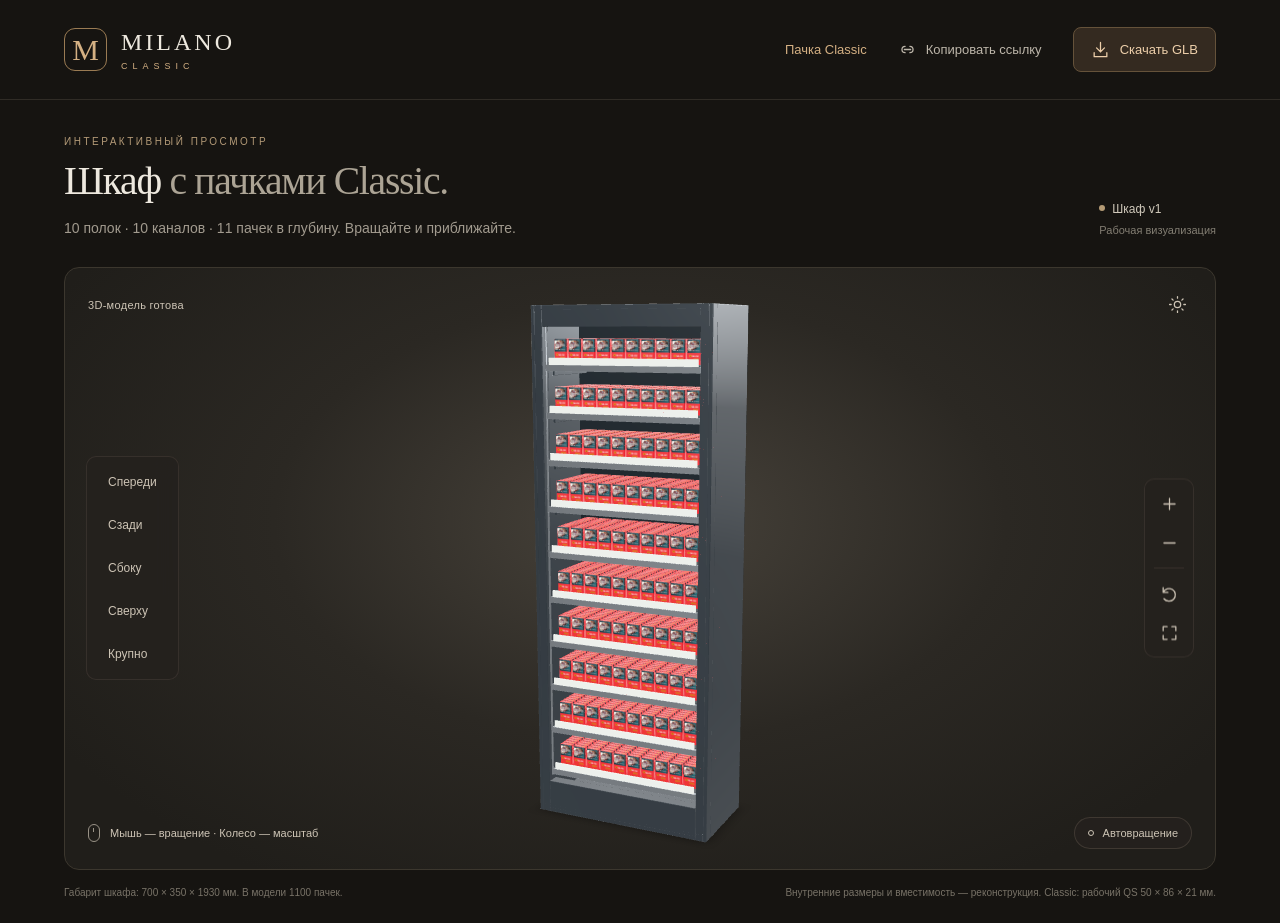
==== cabinet/index.html @ fae2fc05 "Add instanced 3D cabinet with 1100 Classic packs" ====
<!doctype html>
<html lang="ru">
<head>
  <meta charset="utf-8">
  <meta name="viewport" content="width=device-width,initial-scale=1">
  <meta name="theme-color" content="#161411">
  <meta name="description" content="Посмотрите модель упаковки MILANO Classic со всех сторон. Вращение, приближение и скачивание модели.">
  <meta name="robots" content="noindex,nofollow">
  <title>Шкаф с пачками Classic — 3D-просмотр</title>
  <link rel="icon" href="data:image/svg+xml,%3Csvg xmlns='http://www.w3.org/2000/svg' viewBox='0 0 64 64'%3E%3Crect width='64' height='64' rx='16' fill='%23161411'/%3E%3Ctext x='32' y='46' font-size='46' font-family='Georgia' text-anchor='middle' fill='%23d9b57b'%3EM%3C/text%3E%3C/svg%3E">
  <link rel="stylesheet" href="../styles.css?v=10">
  <script type="module" src="../assets/model-viewer.min.js"></script>
  <script type="module" src="./app.js?v=1"></script>
</head>
<body>
  <header class="header">
    <a class="brand" href="../" aria-label="MILANO Classic, главная"><span class="monogram" aria-hidden="true">M</span><span>MILANO<span class="brand-sub">CLASSIC</span></span></a>
    <div class="header-actions"><a class="model-link" href="../">Пачка Classic</a><button id="share" class="quiet-button" type="button"><svg viewBox="0 0 24 24" aria-hidden="true"><path d="M15 8a4 4 0 0 1 0 8m-6 0a4 4 0 0 1 0-8m-1 4h8"/></svg>Копировать ссылку</button><a class="download" href="../assets/cabinet-stock.glb?v=1" download="cabinet-1100-classic.glb"><svg viewBox="0 0 24 24" aria-hidden="true"><path d="M12 3v12m-5-5 5 5 5-5M4 16v5h16v-5"/></svg><span>Скачать GLB</span></a></div>
  </header>
  <main>
    <section class="intro" aria-labelledby="title"><div><p class="eyebrow">ИНТЕРАКТИВНЫЙ ПРОСМОТР</p><h1 id="title">Шкаф <span>с пачками Classic.</span></h1><p class="description">10 полок · 10 каналов · 11 пачек в глубину. Вращайте и приближайте.</p></div><p class="version"><span></span>Шкаф v1<small>Рабочая визуализация</small></p></section>
    <section class="stage" id="stage" aria-label="Интерактивная 3D-модель">
      <div class="stage-top"><span id="status" role="status">Загрузка модели…</span><button class="icon-button" id="background" type="button" aria-label="Включить светлый фон" title="Светлый / тёмный фон"><svg viewBox="0 0 24 24" aria-hidden="true"><circle cx="12" cy="12" r="4"/><path d="M12 2v2m0 16v2M2 12h2m16 0h2M5 5l1.5 1.5m11 11L19 19M19 5l-1.5 1.5m-11 11L5 19"/></svg></button></div>
      <model-viewer id="viewer" src="../assets/cabinet-stock.glb?v=1" poster="../assets/cabinet-poster.jpg?v=1" alt="3D-модель шкафа с 1100 пачками Classic" camera-controls touch-action="pan-y" camera-orbit="25deg 78deg 105%" min-camera-orbit="auto 0deg 8%" max-camera-orbit="auto 180deg 240%" field-of-view="30deg" exposure="1" shadow-intensity="0.7" shadow-softness="1" environment-image="neutral" interaction-prompt="none" aria-busy="true">
        <div class="loading" slot="progress-bar" id="loading"><span class="spinner"></span><span id="progress">Открываем 3D-модель</span></div>
      </model-viewer>
      <div class="error" id="error" hidden><h2>Не удалось открыть 3D-модель</h2><p>Попробуйте обновить просмотр или скачать GLB и открыть его на компьютере.</p><button class="download" id="retry" type="button">Повторить загрузку</button></div>
      <div class="view-controls" role="group" aria-label="Выбрать ракурс"><button data-view="front" type="button">Спереди</button><button data-view="back" type="button">Сзади</button><button data-view="side" type="button">Сбоку</button><button data-view="top" type="button">Сверху</button><button data-view="detail" type="button">Крупно</button></div>
      <div class="utility-controls"><button class="icon-button" id="zoom-in" type="button" aria-label="Приблизить" title="Приблизить"><svg viewBox="0 0 24 24" aria-hidden="true"><path d="M5 12h14M12 5v14"/></svg></button><button class="icon-button" id="zoom-out" type="button" aria-label="Отдалить" title="Отдалить"><svg viewBox="0 0 24 24" aria-hidden="true"><path d="M5 12h14"/></svg></button><span class="separator"></span><button class="icon-button" id="reset" type="button" aria-label="Исходный ракурс" title="Исходный ракурс"><svg viewBox="0 0 24 24" aria-hidden="true"><path d="M4 10a8 8 0 1 1 1 8M4 4v6h6"/></svg></button><button class="icon-button" id="fullscreen" type="button" aria-label="На весь экран" title="На весь экран"><svg viewBox="0 0 24 24" aria-hidden="true"><path d="M9 4H4v5m11-5h5v5M4 15v5h5m6 0h5v-5"/></svg></button></div>
      <div class="stage-bottom"><p><span class="mouse-symbol" aria-hidden="true"></span><span class="desktop-hint">Мышь — вращение · Колесо — масштаб</span><span class="mobile-hint">Проведите пальцем для вращения · Сведите пальцы для масштаба</span></p><button id="rotate" class="rotate" aria-pressed="false" type="button"><span class="rotate-dot"></span>Автовращение</button></div>
    </section>
    <footer><p>Габарит шкафа: 700 × 350 × 1930 мм. В модели 1100 пачек.</p><p>Внутренние размеры и вместимость — реконструкция. Classic: рабочий QS 50 × 86 × 21 мм.</p></footer>
  </main>
  <div class="toast" role="status" id="toast" hidden></div>
  <dialog id="share-dialog"><form method="dialog"><h2>Ссылка на модель</h2><p>Скопируйте адрес и отправьте коллегам.</p><input id="share-url" readonly aria-label="Ссылка на модель"><button class="download" value="close">Закрыть</button></form></dialog>
  <noscript><p class="noscript">Для вращения модели включите JavaScript. <a href="../assets/cabinet-stock.glb?v=1" download>Скачать модель GLB</a>.</p></noscript>
</body>
</html>
---- styles.css ----
:root{font-family:Inter,"Segoe UI",Arial,sans-serif;color:#eee9df;background:#161411;color-scheme:dark;--gold:#d4b083;--muted:#9d988e;--border:#3e3930}*{box-sizing:border-box}body{margin:0}button,a,input{-webkit-tap-highlight-color:transparent}button,a{touch-action:manipulation}button{font:inherit;cursor:pointer}a{color:inherit;text-decoration:none}button:focus-visible,a:focus-visible,input:focus-visible{outline:2px solid #e5be89;outline-offset:5px}button:disabled{cursor:wait;opacity:.4}svg{width:19px;height:19px;fill:none;stroke:currentColor;stroke-width:1.6;stroke-linecap:round;stroke-linejoin:round;flex-shrink:0}.header{max-width:1600px;margin:auto;padding:27px 5%;display:flex;justify-content:space-between;align-items:center;border-bottom:1px solid #302c26}.brand{display:flex;gap:14px;align-items:center;font-family:Georgia,serif;font-size:24px;letter-spacing:3px}.monogram{width:43px;height:43px;border:1px solid #9a7b53;color:var(--gold);border-radius:11px;font-size:30px;line-height:41px;text-align:center;letter-spacing:0}.brand-sub{display:block;font:9px "Segoe UI",sans-serif;letter-spacing:5px;color:var(--gold);margin-top:5px}.header-actions{display:flex;align-items:center;gap:25px}.quiet-button{display:flex;gap:9px;align-items:center;background:none;border:0;color:#bdb6aa;font-size:13px}.quiet-button:hover{color:white}.download{display:inline-flex;align-items:center;justify-content:center;gap:10px;padding:12px 17px;border:1px solid #65523a;border-radius:8px;color:#edcfaa;background:#342a20;font-size:13px;transition:background .2s}.download:hover{background:#4c3a28}main{max-width:1600px;padding:0 5%;margin:auto}.intro{display:flex;justify-content:space-between;align-items:flex-end;gap:24px;padding:36px 0 28px}.eyebrow{font-size:10px;letter-spacing:2.5px;color:#b39a77;margin:0 0 12px}h1{font-family:Georgia,"Times New Roman",serif;font-size:clamp(30px,3.1vw,47px);font-weight:400;letter-spacing:-1.3px;margin:0;line-height:1.15}h1 span{color:#aca495}.description{color:#a29b8f;font-size:14px;margin:13px 0 0;line-height:1.5}.version{font-size:12px;white-space:nowrap;margin:0 0 3px;color:#d0c9bb}.version>span{display:inline-block;width:6px;height:6px;border-radius:50%;background:#b49b75;margin:0 7px 2px 0}.version small{display:block;font-size:11px;color:#837e73;margin-top:8px}.stage{position:relative;border:1px solid #3c372e;border-radius:15px;overflow:hidden;background:radial-gradient(ellipse at 50% 42%,#48433b 0,#2b2823 45%,#201e1a 85%);height:clamp(470px,67vh,820px);min-height:470px;isolation:isolate;--stage-color:#cdc4b5;--glass:#25221ee8;--button-active:#d0ad79}.stage.light{background:radial-gradient(ellipse at 50% 40%,#f1ede5,#ded9cf 65%,#cac3b7);--stage-color:#514b41;--glass:#f3eee5ed;--button-active:#3c3122}.stage-top{position:absolute;top:19px;left:23px;right:20px;display:flex;align-items:center;justify-content:space-between;z-index:2;pointer-events:none;color:var(--stage-color)}.stage-top>button{pointer-events:auto}#status{font-size:11px;letter-spacing:.3px}model-viewer{width:100%;height:100%;position:absolute;inset:0;--poster-color:transparent;--progress-bar-color:#d4b083;outline:none}.loading{position:absolute;left:50%;top:48%;transform:translate(-50%,-50%);display:flex;align-items:center;gap:12px;padding:15px 21px;border:1px solid #6c5d493a;border-radius:12px;white-space:nowrap;background:#201d19e8;color:#e0c7a2;font-size:12px}.loading[hidden]{display:none}.spinner{height:17px;width:17px;display:inline-block;border:1px solid #6f6251;border-top-color:#e5bd88;border-radius:50%;animation:spin 1s linear infinite}@keyframes spin{to{transform:rotate(360deg)}}.icon-button{width:36px;height:36px;display:flex;align-items:center;justify-content:center;border:0;border-radius:7px;background:transparent;color:var(--stage-color);transition:background .15s}.icon-button:hover{background:#9c846a30}.view-controls{position:absolute;top:50%;left:21px;transform:translateY(-50%);display:flex;flex-direction:column;gap:5px;background:var(--glass);border:1px solid #8a77682e;padding:6px;border-radius:10px;backdrop-filter:blur(12px)}.view-controls button{background:transparent;border:0;border-radius:6px;font-size:12px;color:var(--stage-color);padding:12px 15px;text-align:left}.view-controls button:hover,.view-controls button[aria-pressed=true]{background:#9c846a24;color:var(--button-active)}.utility-controls{position:absolute;right:21px;top:50%;transform:translateY(-50%);display:flex;flex-direction:column;gap:3px;padding:6px;background:var(--glass);border:1px solid #8a77682e;border-radius:10px;backdrop-filter:blur(12px)}.separator{height:1px;background:#8c7c6430;margin:4px 3px}.stage-bottom{position:absolute;bottom:20px;left:23px;right:23px;display:flex;align-items:center;justify-content:space-between;gap:12px;color:var(--stage-color)}.stage-bottom p{display:flex;align-items:center;gap:10px;margin:0;font-size:11px}.mouse-symbol{display:inline-block;width:12px;height:18px;border:1px solid currentColor;border-radius:8px;position:relative;opacity:.7}.mouse-symbol:after{content:"";position:absolute;left:4px;top:3px;height:4px;border-left:1px solid currentColor}.rotate{display:flex;align-items:center;gap:9px;border:1px solid #8a776845;background:var(--glass);border-radius:20px;color:var(--stage-color);padding:9px 13px;font-size:11px}.rotate-dot{width:6px;height:6px;border:1px solid currentColor;border-radius:50%}.rotate[aria-pressed=true] .rotate-dot{background:var(--button-active);border-color:var(--button-active)}.mobile-hint{display:none}.error{position:absolute;inset:0;display:flex;flex-direction:column;align-items:center;justify-content:center;padding:35px;background:#201e1aef;text-align:center;z-index:4}.error[hidden]{display:none}.error h2{font-weight:500;font-size:23px}.error p{font-size:14px;color:#b8ac9b;max-width:420px;line-height:1.6}footer{display:flex;justify-content:space-between;gap:20px;padding:15px 0 23px;color:#787267;font-size:10px;line-height:1.5}footer p{margin:0}.stage:fullscreen{border:0;border-radius:0;height:100vh;max-width:none}.toast{position:fixed;left:50%;bottom:25px;transform:translateX(-50%);background:#eee4d1;color:#29241c;border-radius:9px;padding:13px 20px;font-size:13px;z-index:10;box-shadow:0 4px 35px #0005}.toast[hidden]{display:none}dialog{max-width:min(500px,90vw);padding:30px;border:1px solid #65523a;border-radius:14px;background:#231f19;color:#eee9df}dialog::backdrop{background:#0009}dialog h2{font:28px Georgia,serif}dialog p{font-size:14px;color:#aaa08f}dialog input{width:100%;margin:10px 0 25px;padding:12px;border:1px solid #635642;background:#171410;border-radius:6px;color:#e0c7a2}.noscript{margin:25px;text-align:center}.noscript a{text-decoration:underline}@media(max-width:700px){.header{padding:19px 5%}.header-actions{gap:13px}.quiet-button{font-size:0;padding:6px}.quiet-button svg{width:21px;height:21px}.download{padding:10px 12px;font-size:11px}.brand{font-size:18px;gap:10px;letter-spacing:2px}.monogram{width:36px;height:36px;line-height:35px;font-size:26px;border-radius:9px}.brand-sub{font-size:8px;margin-top:3px;letter-spacing:4px}.intro{padding:27px 0 22px;align-items:flex-start;gap:10px}.eyebrow{font-size:8px;letter-spacing:1.8px}h1{font-size:32px}h1 span{display:block;margin-top:3px}.description{font-size:12px;max-width:240px;margin-top:12px}.version{font-size:10px;margin-top:6px}.version small{font-size:9px;white-space:normal;max-width:86px}.stage{height:65vh;min-height:510px}.stage-top{left:15px;right:13px;top:12px}.view-controls{left:50%;top:auto;bottom:61px;transform:translateX(-50%);flex-direction:row;gap:0;padding:4px}.view-controls button{padding:10px 11px;font-size:10px;white-space:nowrap}.utility-controls{top:60px;right:12px;transform:none;padding:3px}.icon-button{width:32px;height:32px}.stage-bottom{bottom:17px;left:15px;right:15px;align-items:center}.desktop-hint,.mouse-symbol{display:none}.mobile-hint{display:inline}.stage-bottom p{font-size:8px;max-width:155px;line-height:1.5}.rotate{font-size:9px;padding:8px 10px;gap:6px}footer{font-size:9px;flex-direction:column;gap:5px;padding-top:12px}}@media(prefers-reduced-motion:reduce){*{scroll-behavior:auto}.spinner{animation-duration:2s}}

.model-link{font-size:13px;color:var(--gold);white-space:nowrap}@media(max-width:600px){.model-link{font-size:11px}.header-actions{gap:10px}}
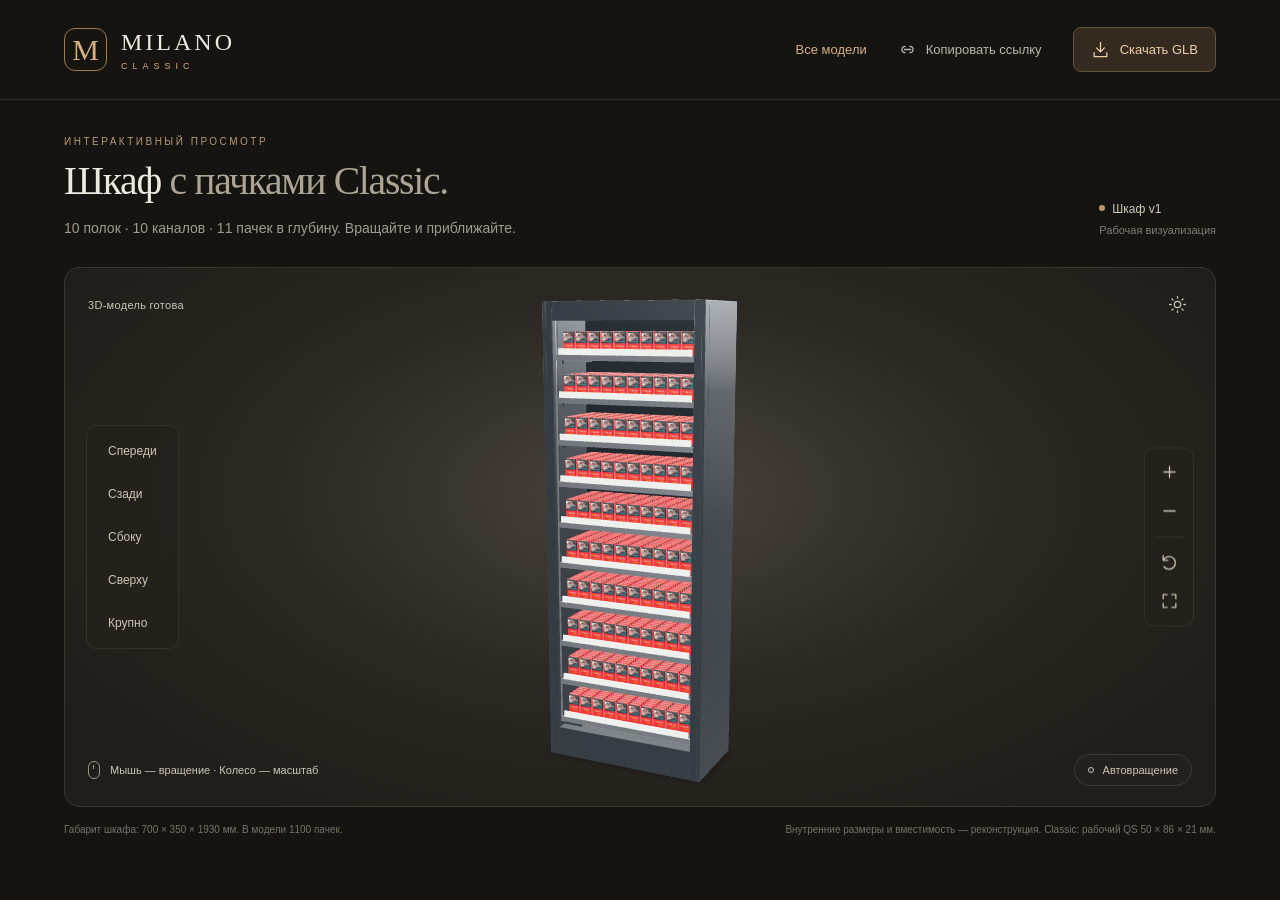
==== commit ed921d01: "Unify Classic Urban Mirage and cabinet in one 3D catalog" ====
--- a/cabinet/index.html
+++ b/cabinet/index.html
@@ -15,7 +15,7 @@
 <body>
   <header class="header">
     <a class="brand" href="../" aria-label="MILANO Classic, главная"><span class="monogram" aria-hidden="true">M</span><span>MILANO<span class="brand-sub">CLASSIC</span></span></a>
-    <div class="header-actions"><a class="model-link" href="../">Пачка Classic</a><button id="share" class="quiet-button" type="button"><svg viewBox="0 0 24 24" aria-hidden="true"><path d="M15 8a4 4 0 0 1 0 8m-6 0a4 4 0 0 1 0-8m-1 4h8"/></svg>Копировать ссылку</button><a class="download" href="../assets/cabinet-stock.glb?v=1" download="cabinet-1100-classic.glb"><svg viewBox="0 0 24 24" aria-hidden="true"><path d="M12 3v12m-5-5 5 5 5-5M4 16v5h16v-5"/></svg><span>Скачать GLB</span></a></div>
+    <div class="header-actions"><a class="model-link" href="../#cabinet">Все модели</a><button id="share" class="quiet-button" type="button"><svg viewBox="0 0 24 24" aria-hidden="true"><path d="M15 8a4 4 0 0 1 0 8m-6 0a4 4 0 0 1 0-8m-1 4h8"/></svg>Копировать ссылку</button><a class="download" href="../assets/cabinet-stock.glb?v=1" download="cabinet-1100-classic.glb"><svg viewBox="0 0 24 24" aria-hidden="true"><path d="M12 3v12m-5-5 5 5 5-5M4 16v5h16v-5"/></svg><span>Скачать GLB</span></a></div>
   </header>
   <main>
     <section class="intro" aria-labelledby="title"><div><p class="eyebrow">ИНТЕРАКТИВНЫЙ ПРОСМОТР</p><h1 id="title">Шкаф <span>с пачками Classic.</span></h1><p class="description">10 полок · 10 каналов · 11 пачек в глубину. Вращайте и приближайте.</p></div><p class="version"><span></span>Шкаф v1<small>Рабочая визуализация</small></p></section>
--- a/styles.css
+++ b/styles.css
@@ -1,3 +1,6 @@
 :root{font-family:Inter,"Segoe UI",Arial,sans-serif;color:#eee9df;background:#161411;color-scheme:dark;--gold:#d4b083;--muted:#9d988e;--border:#3e3930}*{box-sizing:border-box}body{margin:0}button,a,input{-webkit-tap-highlight-color:transparent}button,a{touch-action:manipulation}button{font:inherit;cursor:pointer}a{color:inherit;text-decoration:none}button:focus-visible,a:focus-visible,input:focus-visible{outline:2px solid #e5be89;outline-offset:5px}button:disabled{cursor:wait;opacity:.4}svg{width:19px;height:19px;fill:none;stroke:currentColor;stroke-width:1.6;stroke-linecap:round;stroke-linejoin:round;flex-shrink:0}.header{max-width:1600px;margin:auto;padding:27px 5%;display:flex;justify-content:space-between;align-items:center;border-bottom:1px solid #302c26}.brand{display:flex;gap:14px;align-items:center;font-family:Georgia,serif;font-size:24px;letter-spacing:3px}.monogram{width:43px;height:43px;border:1px solid #9a7b53;color:var(--gold);border-radius:11px;font-size:30px;line-height:41px;text-align:center;letter-spacing:0}.brand-sub{display:block;font:9px "Segoe UI",sans-serif;letter-spacing:5px;color:var(--gold);margin-top:5px}.header-actions{display:flex;align-items:center;gap:25px}.quiet-button{display:flex;gap:9px;align-items:center;background:none;border:0;color:#bdb6aa;font-size:13px}.quiet-button:hover{color:white}.download{display:inline-flex;align-items:center;justify-content:center;gap:10px;padding:12px 17px;border:1px solid #65523a;border-radius:8px;color:#edcfaa;background:#342a20;font-size:13px;transition:background .2s}.download:hover{background:#4c3a28}main{max-width:1600px;padding:0 5%;margin:auto}.intro{display:flex;justify-content:space-between;align-items:flex-end;gap:24px;padding:36px 0 28px}.eyebrow{font-size:10px;letter-spacing:2.5px;color:#b39a77;margin:0 0 12px}h1{font-family:Georgia,"Times New Roman",serif;font-size:clamp(30px,3.1vw,47px);font-weight:400;letter-spacing:-1.3px;margin:0;line-height:1.15}h1 span{color:#aca495}.description{color:#a29b8f;font-size:14px;margin:13px 0 0;line-height:1.5}.version{font-size:12px;white-space:nowrap;margin:0 0 3px;color:#d0c9bb}.version>span{display:inline-block;width:6px;height:6px;border-radius:50%;background:#b49b75;margin:0 7px 2px 0}.version small{display:block;font-size:11px;color:#837e73;margin-top:8px}.stage{position:relative;border:1px solid #3c372e;border-radius:15px;overflow:hidden;background:radial-gradient(ellipse at 50% 42%,#48433b 0,#2b2823 45%,#201e1a 85%);height:clamp(470px,67vh,820px);min-height:470px;isolation:isolate;--stage-color:#cdc4b5;--glass:#25221ee8;--button-active:#d0ad79}.stage.light{background:radial-gradient(ellipse at 50% 40%,#f1ede5,#ded9cf 65%,#cac3b7);--stage-color:#514b41;--glass:#f3eee5ed;--button-active:#3c3122}.stage-top{position:absolute;top:19px;left:23px;right:20px;display:flex;align-items:center;justify-content:space-between;z-index:2;pointer-events:none;color:var(--stage-color)}.stage-top>button{pointer-events:auto}#status{font-size:11px;letter-spacing:.3px}model-viewer{width:100%;height:100%;position:absolute;inset:0;--poster-color:transparent;--progress-bar-color:#d4b083;outline:none}.loading{position:absolute;left:50%;top:48%;transform:translate(-50%,-50%);display:flex;align-items:center;gap:12px;padding:15px 21px;border:1px solid #6c5d493a;border-radius:12px;white-space:nowrap;background:#201d19e8;color:#e0c7a2;font-size:12px}.loading[hidden]{display:none}.spinner{height:17px;width:17px;display:inline-block;border:1px solid #6f6251;border-top-color:#e5bd88;border-radius:50%;animation:spin 1s linear infinite}@keyframes spin{to{transform:rotate(360deg)}}.icon-button{width:36px;height:36px;display:flex;align-items:center;justify-content:center;border:0;border-radius:7px;background:transparent;color:var(--stage-color);transition:background .15s}.icon-button:hover{background:#9c846a30}.view-controls{position:absolute;top:50%;left:21px;transform:translateY(-50%);display:flex;flex-direction:column;gap:5px;background:var(--glass);border:1px solid #8a77682e;padding:6px;border-radius:10px;backdrop-filter:blur(12px)}.view-controls button{background:transparent;border:0;border-radius:6px;font-size:12px;color:var(--stage-color);padding:12px 15px;text-align:left}.view-controls button:hover,.view-controls button[aria-pressed=true]{background:#9c846a24;color:var(--button-active)}.utility-controls{position:absolute;right:21px;top:50%;transform:translateY(-50%);display:flex;flex-direction:column;gap:3px;padding:6px;background:var(--glass);border:1px solid #8a77682e;border-radius:10px;backdrop-filter:blur(12px)}.separator{height:1px;background:#8c7c6430;margin:4px 3px}.stage-bottom{position:absolute;bottom:20px;left:23px;right:23px;display:flex;align-items:center;justify-content:space-between;gap:12px;color:var(--stage-color)}.stage-bottom p{display:flex;align-items:center;gap:10px;margin:0;font-size:11px}.mouse-symbol{display:inline-block;width:12px;height:18px;border:1px solid currentColor;border-radius:8px;position:relative;opacity:.7}.mouse-symbol:after{content:"";position:absolute;left:4px;top:3px;height:4px;border-left:1px solid currentColor}.rotate{display:flex;align-items:center;gap:9px;border:1px solid #8a776845;background:var(--glass);border-radius:20px;color:var(--stage-color);padding:9px 13px;font-size:11px}.rotate-dot{width:6px;height:6px;border:1px solid currentColor;border-radius:50%}.rotate[aria-pressed=true] .rotate-dot{background:var(--button-active);border-color:var(--button-active)}.mobile-hint{display:none}.error{position:absolute;inset:0;display:flex;flex-direction:column;align-items:center;justify-content:center;padding:35px;background:#201e1aef;text-align:center;z-index:4}.error[hidden]{display:none}.error h2{font-weight:500;font-size:23px}.error p{font-size:14px;color:#b8ac9b;max-width:420px;line-height:1.6}footer{display:flex;justify-content:space-between;gap:20px;padding:15px 0 23px;color:#787267;font-size:10px;line-height:1.5}footer p{margin:0}.stage:fullscreen{border:0;border-radius:0;height:100vh;max-width:none}.toast{position:fixed;left:50%;bottom:25px;transform:translateX(-50%);background:#eee4d1;color:#29241c;border-radius:9px;padding:13px 20px;font-size:13px;z-index:10;box-shadow:0 4px 35px #0005}.toast[hidden]{display:none}dialog{max-width:min(500px,90vw);padding:30px;border:1px solid #65523a;border-radius:14px;background:#231f19;color:#eee9df}dialog::backdrop{background:#0009}dialog h2{font:28px Georgia,serif}dialog p{font-size:14px;color:#aaa08f}dialog input{width:100%;margin:10px 0 25px;padding:12px;border:1px solid #635642;background:#171410;border-radius:6px;color:#e0c7a2}.noscript{margin:25px;text-align:center}.noscript a{text-decoration:underline}@media(max-width:700px){.header{padding:19px 5%}.header-actions{gap:13px}.quiet-button{font-size:0;padding:6px}.quiet-button svg{width:21px;height:21px}.download{padding:10px 12px;font-size:11px}.brand{font-size:18px;gap:10px;letter-spacing:2px}.monogram{width:36px;height:36px;line-height:35px;font-size:26px;border-radius:9px}.brand-sub{font-size:8px;margin-top:3px;letter-spacing:4px}.intro{padding:27px 0 22px;align-items:flex-start;gap:10px}.eyebrow{font-size:8px;letter-spacing:1.8px}h1{font-size:32px}h1 span{display:block;margin-top:3px}.description{font-size:12px;max-width:240px;margin-top:12px}.version{font-size:10px;margin-top:6px}.version small{font-size:9px;white-space:normal;max-width:86px}.stage{height:65vh;min-height:510px}.stage-top{left:15px;right:13px;top:12px}.view-controls{left:50%;top:auto;bottom:61px;transform:translateX(-50%);flex-direction:row;gap:0;padding:4px}.view-controls button{padding:10px 11px;font-size:10px;white-space:nowrap}.utility-controls{top:60px;right:12px;transform:none;padding:3px}.icon-button{width:32px;height:32px}.stage-bottom{bottom:17px;left:15px;right:15px;align-items:center}.desktop-hint,.mouse-symbol{display:none}.mobile-hint{display:inline}.stage-bottom p{font-size:8px;max-width:155px;line-height:1.5}.rotate{font-size:9px;padding:8px 10px;gap:6px}footer{font-size:9px;flex-direction:column;gap:5px;padding-top:12px}}@media(prefers-reduced-motion:reduce){*{scroll-behavior:auto}.spinner{animation-duration:2s}}
 
 .model-link{font-size:13px;color:var(--gold);white-space:nowrap}@media(max-width:600px){.model-link{font-size:11px}.header-actions{gap:10px}}
+
+.model-catalog{display:grid;grid-template-columns:repeat(3,minmax(0,1fr));gap:12px;margin:0 0 20px}.model-card{display:flex;align-items:center;gap:13px;border:1px solid var(--border);border-radius:12px;padding:8px 17px 8px 8px;background:#211e19;min-width:0;transition:border-color .2s,background .2s}.model-card:hover{background:#30291f;border-color:#a68b64}.model-card[aria-current=true]{border-color:var(--gold);background:#332a20;box-shadow:inset 0 0 0 1px #d4b08320}.model-card img{object-fit:contain;background:radial-gradient(#4c463d,#29251f);border-radius:7px;flex-shrink:0}.model-card strong{display:block;font:22px Georgia,serif;font-weight:400}.model-card small{display:block;color:var(--muted);font-size:11px;margin-top:7px}.model-card em{margin-left:auto;color:#a78c67;font:italic 19px Georgia,serif}.version b{font-weight:400}[hidden]{display:none!important}.stage{height:clamp(470px,60vh,820px)}
+@media(max-width:700px){.model-catalog{gap:7px}.model-card{flex-direction:column;align-items:flex-start;padding:8px;gap:8px}.model-card img{height:66px;width:100%}.model-card strong{font-size:16px}.model-card small{font-size:9px;line-height:1.4}.model-card em{display:none}.brand-sub{letter-spacing:2px}.version{white-space:normal;max-width:110px}.stage{height:65vh}}
